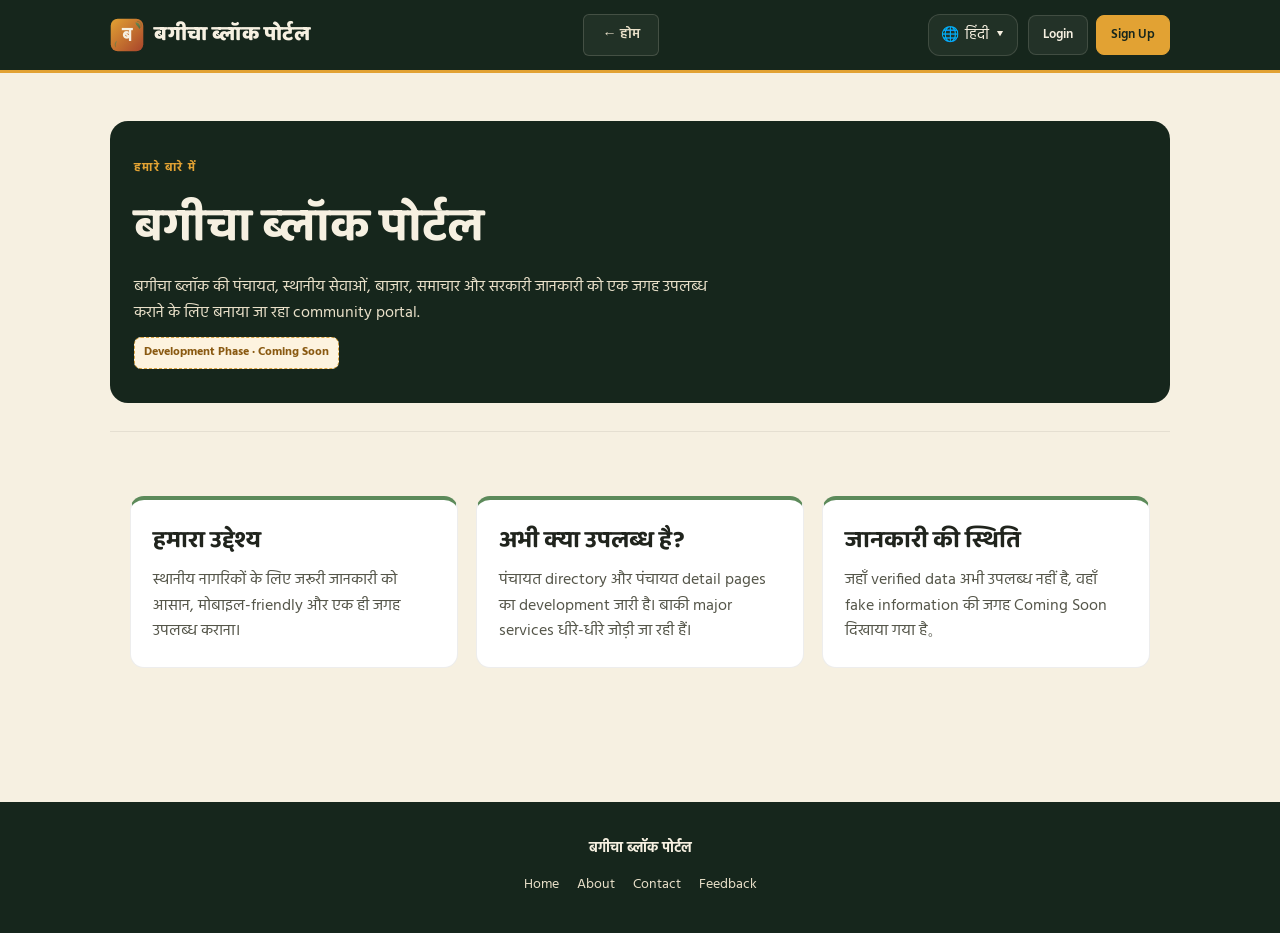
==== pages/about.html @ 39595548 "Initial commit: Bagicha Block Portal" ====
<!DOCTYPE html>
<html lang="hi">
<head>
  <meta charset="UTF-8">
  <meta name="viewport" content="width=device-width, initial-scale=1.0">
  <meta name="description" content="About — बगीचा ब्लॉक पोर्टल">
  <title>About | बगीचा ब्लॉक पोर्टल</title>
  <link rel="preconnect" href="https://fonts.googleapis.com">
  <link href="https://fonts.googleapis.com/css2?family=Baloo+2:wght@500;600;700;800&family=Hind:wght@400;500;600;700&display=swap" rel="stylesheet">
  <link rel="stylesheet" href="../css/style.css">
  <link rel="stylesheet" href="../css/language-style.css">
  <link rel="stylesheet" href="../css/auth-style.css">
</head>
<body class="simple-page">

<header class="top">
  <div class="top-inner">
    <div class="brand"><img src="../images/logo.svg" alt="बगीचा ब्लॉक" class="brand-mark" width="34" height="34"> बगीचा ब्लॉक पोर्टल</div>

    <button class="menu-toggle" id="menuToggle" type="button" aria-label="मेनू खोलें" aria-expanded="false" aria-controls="mainNav">
      <span></span>
      <span></span>
      <span></span>
    </button>

    <nav class="main-nav" id="mainNav">
      <div class="nav-actions">
        <div class="language-selector" id="languageSelector">
          <button class="language-button" id="languageButton" type="button" aria-expanded="false" aria-haspopup="true">
            🌐
            <span id="currentLanguage">हिंदी</span>
            ▾
          </button>
          <div class="language-menu" id="languageMenu">
            <button type="button" data-language="hindi">हिंदी</button>
            <button type="button" data-language="hinglish">Hinglish</button>
            <button type="button" data-language="english">English</button>
            <button type="button" data-language="kurukh">कुड़ुख</button>
            <button type="button" data-language="sadri">सादरी</button>
            <button type="button" data-language="nagpuri">नागपुरी</button>
            <button type="button" data-language="chhattisgarhi">छत्तीसगढ़ी</button>
          </div>
        </div>
        <div class="auth-area" data-auth></div>
      </div>
      <div class="nav-links">
        <a class="nav-link simple-home" href="../index.html" aria-label="होम पर वापस जाएँ" data-i18n="back_home">← होम</a>
      </div>
    </nav>
  </div>
</header>

<main class="info-page">

<section class="info-hero">
  <span class="kicker" data-i18n="about_kicker">हमारे बारे में</span>
  <h1 data-i18n="about_title">बगीचा ब्लॉक पोर्टल</h1>
  <p data-i18n="about_desc">बगीचा ब्लॉक की पंचायत, स्थानीय सेवाओं, बाज़ार, समाचार और सरकारी जानकारी को एक जगह उपलब्ध कराने के लिए बनाया जा रहा community portal.</p>
  <span class="status-coming" data-i18n="about_phase">Development Phase · Coming Soon</span>
</section>

<section class="info-grid">
  <article class="info-card">
    <h2 data-i18n="about_goal">हमारा उद्देश्य</h2>
    <p data-i18n="about_goal_desc">स्थानीय नागरिकों के लिए जरूरी जानकारी को आसान, मोबाइल-friendly और एक ही जगह उपलब्ध कराना।</p>
  </article>
  <article class="info-card">
    <h2 data-i18n="about_available">अभी क्या उपलब्ध है?</h2>
    <p data-i18n="about_available_desc">पंचायत directory और पंचायत detail pages का development जारी है। बाकी major services धीरे-धीरे जोड़ी जा रही हैं।</p>
  </article>
  <article class="info-card">
    <h2 data-i18n="about_info_status">जानकारी की स्थिति</h2>
    <p data-i18n="about_info_status_desc">जहाँ verified data अभी उपलब्ध नहीं है, वहाँ fake information की जगह Coming Soon दिखाया गया है।</p>
  </article>
</section>

</main>

<footer>
  <strong data-i18n="brand_name">बगीचा ब्लॉक पोर्टल</strong>
  <div class="site-footer-links" aria-label="सहायता और जानकारी">
    <a href="../index.html">Home</a>
    <a href="about.html">About</a>
    <a href="contact.html">Contact</a>
    <a href="feedback.html">Feedback</a>
  </div>
</footer>

<script src="../js/paths.js"></script>
<script src="../js/script.js"></script>
<script src="../js/auth.js"></script>
<script src="../js/language.js"></script>
</body>
</html>
---- css/style.css ----
:root{
  --forest:#16261c;
  --forest-2:#1f3a2e;
  --cream:#f6f0e1;
  --cream-dim:#e9e0c9;
  --marigold:#e2a233;
  --brick:#a8442b;
  --ink:#20241d;
  --leaf:#5c8a5a;
  --line: rgba(246,240,225,0.14);
}
*{box-sizing:border-box; margin:0; padding:0;}
html{scroll-behavior:smooth;}
body{
  background:var(--cream);
  color:var(--ink);
  font-family:'Hind', sans-serif;
  line-height:1.6;
}
h1,h2,h3,.display{
  font-family:'Baloo 2', sans-serif;
}
a{color:inherit;}
img{max-width:100%; display:block;}

/* ===== Header ===== */
header.top{
  background: var(--forest);
  color: var(--cream);
  position: sticky;
  top:0;
  z-index: 50;
  border-bottom: 3px solid var(--marigold);
}
.top-inner{
  max-width:1100px;
  margin:0 auto;
  padding: 14px 20px;
  display:flex;
  align-items:center;
  justify-content:space-between;
  gap:20px;
  flex-wrap:nowrap;
  position:relative;
}
.brand{
  display:flex;
  align-items:center;
  gap:10px;
  font-family:'Baloo 2', sans-serif;
  font-weight:800;
  font-size:1.3rem;
  letter-spacing:0.5px;
  flex:0 0 auto;
  min-width:0;
  white-space:nowrap;
}
.brand .brand-mark{
  width:34px;height:34px;
  border-radius:6px;
  flex-shrink:0;
  object-fit:contain;
  display:block;
}

/* Desktop nav: brand left, links + actions fill the rest */
nav.main-nav{
  flex:1 1 auto;
  display:flex;
  align-items:center;
  justify-content:space-between;
  gap:16px;
  font-size:0.92rem;
}
.nav-links{
  display:flex;
  gap:6px;
  flex-wrap:wrap;
  order:1;
}
.nav-actions{
  display:flex;
  align-items:center;
  gap:10px;
  flex-shrink:0;
  order:2;
  margin-left:auto;
}
nav.main-nav a.nav-link{
  text-decoration:none;
  padding:8px 12px;
  border-radius:6px;
  color: var(--cream-dim);
  transition: background .15s, color .15s;
}
nav.main-nav a.nav-link:hover,
nav.main-nav a.nav-link:focus-visible{
  background: rgba(226,162,51,0.18);
  color: var(--marigold);
  outline: none;
}

/* Mobile menu button */
.menu-toggle{
  display:none;
  flex-direction:column;
  justify-content:center;
  align-items:center;
  gap:5px;
  width:44px;
  height:44px;
  background:rgba(246,240,225,0.04);
  border:1px solid var(--line);
  border-radius:12px;
  color:var(--cream);
  cursor:pointer;
  padding:0;
}
.menu-toggle span{display:block;width:21px;height:2px;border-radius:3px;background:currentColor;margin:0 auto;transition:transform .25s ease,opacity .2s ease;}
.menu-toggle[aria-expanded="true"] span:nth-child(1){transform:translateY(7px) rotate(45deg);}
.menu-toggle[aria-expanded="true"] span:nth-child(2){opacity:0;}
.menu-toggle[aria-expanded="true"] span:nth-child(3){transform:translateY(-7px) rotate(-45deg);}

/* ===== Mobile: clean header row + dropdown menu ===== */
@media (max-width:760px){
  header.top{
    overflow:visible;
  }

  .top-inner{
    padding:12px 14px;
    gap:8px;
  }

  .brand{
    flex:1 1 auto;
    font-size:1.05rem;
  }

  .brand .brand-mark{
    width:38px;
    height:38px;
  }

  .menu-toggle{
    display:flex;
    flex-shrink:0;
  }

  /* Header row: only brand + hamburger. Nav links hidden until opened. */
  nav.main-nav{
    flex:initial;
    position:absolute;
    top:calc(100% + 10px);
    right:12px;
    width:280px;
    max-width:calc(100vw - 24px);

    flex-direction:column;
    align-items:stretch;
    gap:8px;
    padding:12px;

    margin:0;
    border:1px solid var(--line);
    border-radius:16px;

    background:rgba(22,38,28,.98);
    box-shadow:0 18px 40px rgba(0,0,0,.35);

    max-height:0;
    opacity:0;
    visibility:hidden;
    overflow:hidden;
    pointer-events:none;
    transform:translateY(-8px);

    transition:
      max-height .3s ease,
      opacity .2s ease,
      transform .25s ease,
      visibility .25s ease;
  }

  nav.main-nav.open{
    max-height:80vh;
    overflow-y:auto;
    opacity:1;
    visibility:visible;
    pointer-events:auto;
    transform:translateY(0);
  }

  .nav-links{
    display:grid;
    grid-template-columns:1fr;
    gap:7px;
    width:100%;
    order:2;
  }

  nav.main-nav a.nav-link{
    min-height:46px;
    display:flex;
    align-items:center;
    justify-content:center;
    text-align:center;
    padding:8px 10px;
    border-radius:12px;
    background:rgba(246,240,225,.045);
    border:1px solid rgba(246,240,225,.08);
    font-size:.94rem;
  }

  /* Language + auth stack into the menu on mobile */
  .nav-actions{
    flex-direction:column;
    align-items:stretch;
    gap:8px;
    padding-bottom:8px;
    border-bottom:1px solid var(--line);
    margin-bottom:4px;
    width:100%;
    order:1;
    margin-left:0;
  }

  .nav-actions .language-selector{
    width:100%;
  }

  .nav-actions .language-button{
    width:100%;
    min-height:44px;
  }

  .nav-actions .auth-area{
    justify-content:center;
    flex-wrap:nowrap;
  }
}

/* ===== Hero ===== */
.hero{
  background:
    radial-gradient(circle at 15% 20%, rgba(226,162,51,0.16), transparent 45%),
    radial-gradient(circle at 85% 80%, rgba(92,138,90,0.25), transparent 50%),
    var(--forest);
  color: var(--cream);
  padding: 64px 20px 56px;
  border-bottom: 1px solid var(--line);
}
.hero-inner{
  max-width:1100px;
  margin:0 auto;
  display:grid;
  grid-template-columns: 1.2fr 1fr;
  gap:40px;
  align-items:center;
}
.eyebrow{
  display:inline-block;
  font-size:0.8rem;
  letter-spacing:0.12em;
  color: var(--marigold);
  border:1px solid rgba(226,162,51,0.4);
  padding:4px 10px;
  border-radius:20px;
  margin-bottom:18px;
}
.hero h1{
  font-size: clamp(2.1rem, 4.5vw, 3.2rem);
  line-height:1.15;
  margin-bottom:16px;
  font-weight:800;
}
.hero h1 span{ color: var(--marigold); }
.hero p.lede{
  color: var(--cream-dim);
  font-size:1.08rem;
  max-width:46ch;
  margin-bottom:26px;
}
.hero-ctas{ display:flex; gap:12px; flex-wrap:wrap; }
.hero-meta{
  display:flex;
  flex-wrap:wrap;
  gap:8px;
  margin-top:22px;
}
.hero-meta span{
  font-size:0.8rem;
  color: var(--cream-dim);
  background: rgba(246,240,225,0.06);
  border:1px solid var(--line);
  padding:5px 12px;
  border-radius:20px;
}
.btn{
  display:inline-block;
  padding:12px 20px;
  border-radius:8px;
  font-weight:600;
  text-decoration:none;
  font-size:0.96rem;
  transition: transform .12s ease, filter .12s ease;
}
.btn:hover{ transform: translateY(-1px); filter:brightness(1.08); }
.btn-primary{ background: var(--marigold); color: var(--forest); }
.btn-ghost{ background: transparent; color: var(--cream); border:1px solid var(--line); }

.hero-stat-card{
  background: rgba(246,240,225,0.05);
  border:1px solid var(--line);
  border-radius:14px;
  padding:26px;
  backdrop-filter: blur(2px);
}
.hero-stat-card .num{
  font-family:'Baloo 2', sans-serif;
  font-size:3rem;
  font-weight:800;
  color: var(--marigold);
  line-height:1;
}
.hero-stat-card .label{
  color: var(--cream-dim);
  margin-top:6px;
  font-size:0.95rem;
}
.hero-stat-card hr{
  border:none; border-top:1px solid var(--line); margin:18px 0;
}
.hero-stat-card .mini{
  display:flex; justify-content:space-between; font-size:0.88rem; color:var(--cream-dim); padding:6px 0;
}

/* ===== Ad Banner Slot ===== */
.ad-banner-slot{
  position: relative;
  border-radius:14px;
  overflow:hidden;
  border:1px solid var(--line);
  aspect-ratio: 3 / 2;
  background: rgba(246,240,225,0.04);
}
.ad-banner-slot img{
  width:100%;
  height:100%;
  object-fit:contain;
  display:block;
}
.ad-banner-fallback{
  position:absolute;
  inset:0;
  display:flex;
  flex-direction:column;
  align-items:center;
  justify-content:center;
  text-align:center;
  gap:8px;
  padding:20px;
  border:2px dashed rgba(226,162,51,0.4);
  border-radius:14px;
  margin:6px;
}
.ad-banner-title{
  font-family:'Baloo 2', sans-serif;
  font-weight:700;
  color: var(--marigold);
  font-size:1.05rem;
}
.ad-banner-hint{
  font-size:0.78rem;
  color: var(--cream-dim);
}

@media (max-width: 820px){
  .hero-inner{ grid-template-columns: 1fr; }
}

/* ===== Sections generic ===== */
section{
  max-width:1100px;
  margin: 0 auto;
  padding: 64px 20px;
}
section + section{ border-top:1px solid rgba(32,36,29,0.08); }
.section-head{ margin-bottom:32px; max-width:60ch; }
.section-head .kicker{
  font-size:0.8rem;
  letter-spacing:0.12em;
  color: var(--brick);
  font-weight:700;
  text-transform:uppercase;
  display:block;
  margin-bottom:8px;
}
.section-head h2{ font-size:1.9rem; font-weight:700; margin-bottom:10px;}
.section-head p{ color:#4a4a3f; }

/* ===== Panchayat Directory (signature element) ===== */
.ledger-wrap{
  background: var(--forest-2);
  border-radius:16px;
  padding: 28px;
  color: var(--cream);
}
.ledger-controls{
  display:flex;
  gap:12px;
  flex-wrap:wrap;
  margin-bottom:18px;
  align-items:center;
}
#panchayatSearch{
  flex:1;
  min-width:220px;
  padding:12px 14px;
  border-radius:8px;
  border:1px solid var(--line);
  background: rgba(246,240,225,0.06);
  color: var(--cream);
  font-family:'Hind', sans-serif;
  font-size:1rem;
}
#panchayatSearch::placeholder{ color: rgba(246,240,225,0.5); }
#panchayatSearch:focus-visible{ outline:2px solid var(--marigold); outline-offset:1px; }
.ledger-count{ font-size:0.88rem; color: var(--cream-dim); white-space:nowrap; }
.ledger-grid{
  display:grid;
  grid-template-columns: repeat(auto-fill, minmax(180px, 1fr));
  gap:10px;
  max-height: 520px;
  overflow-y:auto;
  padding-right:6px;
}
.ledger-grid::-webkit-scrollbar{ width:8px; }
.ledger-grid::-webkit-scrollbar-thumb{ background: rgba(226,162,51,0.4); border-radius:8px; }
.panchayat-row{
  display:flex;
  align-items:center;
  gap:10px;
  padding:8px 10px;
  border-radius:8px;
  background: rgba(246,240,225,0.03);
  border:1px solid transparent;
  text-decoration:none;
  color:inherit;
}
.panchayat-row:hover{ border-color: rgba(226,162,51,0.35); background: rgba(226,162,51,0.06); }
.panchayat-num{
  background: var(--marigold);
  color: var(--forest);
  font-weight:700;
  font-size:0.78rem;
  min-width:30px;
  text-align:center;
  border-radius:5px;
  padding:3px 0;
  flex-shrink:0;
}
.panchayat-name{ font-size:0.95rem; }
.no-results{ color: var(--cream-dim); padding:20px; text-align:center; grid-column:1/-1; }

/* ===== Cards grid (emergency / market / news / schemes) ===== */
.card-grid{
  display:grid;
  grid-template-columns: repeat(auto-fit, minmax(230px, 1fr));
  gap:18px;
}
.card{
  background: #fff;
  border:1px solid rgba(32,36,29,0.08);
  border-radius:12px;
  padding:20px;
  border-top: 4px solid var(--leaf);
}
.card.brick{ border-top-color: var(--brick); }
.card.marigold{ border-top-color: var(--marigold); }
.card h3{ font-size:1.05rem; margin-bottom:8px; }
.card p{ font-size:0.92rem; color:#55564a; margin-bottom:10px;}
.placeholder-tag{
  display:inline-block;
  font-size:0.72rem;
  background: #fdf3df;
  color:#8a5a12;
  border:1px dashed #d9a441;
  padding:3px 8px;
  border-radius:6px;
  font-weight:600;
}

.fill-banner{
  background: var(--cream-dim);
  border:1px dashed var(--brick);
  border-radius:12px;
  padding:16px 20px;
  font-size:0.92rem;
  color:#5a3620;
  margin-top:24px;
}

footer{
  background: var(--forest);
  color: var(--cream-dim);
  padding: 36px 20px;
  text-align:center;
  font-size:0.88rem;
}
footer strong{ color: var(--cream); }

/* ===== Panchayat Detail Page ===== */
.detail-hero{
  background: var(--forest);
  color: var(--cream);
  padding: 40px 20px 48px;
  border-bottom: 1px solid var(--line);
}
.detail-hero .back-link{
  display:inline-block;
  font-size:0.85rem;
  color: var(--cream-dim);
  text-decoration:none;
  margin-bottom:18px;
  max-width:1100px;
}
.detail-hero .back-link:hover{ color: var(--marigold); }
#detailHeroContent{
  max-width:1100px;
  margin:0 auto;
}
#detailHeroContent h1{
  font-size: clamp(1.8rem, 4vw, 2.6rem);
  font-weight:800;
}
.card.leaf-card{ border-top-color: var(--leaf); }
.card .mini{
  display:flex;
  justify-content:space-between;
  font-size:0.9rem;
  color:#4a4a3f;
  padding:6px 0;
  border-bottom:1px solid rgba(32,36,29,0.06);
}
.card .mini:last-child{ border-bottom:none; }
.card .mini span:first-child{ color:#7a7a6a; }
.card .mini span:last-child{ font-weight:600; }
.card h3{ margin-bottom:10px; }
.highlight-list{
  list-style:none;
  display:flex;
  flex-direction:column;
  gap:10px;
}
.highlight-list li{
  background:#fff;
  border:1px solid rgba(32,36,29,0.08);
  border-left:4px solid var(--marigold);
  border-radius:8px;
  padding:14px 16px;
  font-size:0.95rem;
}
.specialty-note{
  font-size:0.85rem;
  color:#7a7a6a;
  margin-top:18px;
  font-style:italic;
}

@media (prefers-reduced-motion: reduce){
  html{ scroll-behavior:auto; }
  .btn{ transition:none; }
}

/* ===== Directory back link ===== */
.directory-back-link{
  position:relative;
  display:inline-flex;
  align-items:center;
  gap:8px;
  overflow:hidden;
  isolation:isolate;
  padding:12px 18px;
  border-radius:12px;
  background:linear-gradient(135deg,#174d3b,#0d3025);
  border:1px solid rgba(218,165,58,.5);
  color:#f6f0e1;
  text-decoration:none;
  box-shadow:0 8px 25px rgba(0,0,0,.28),inset 0 1px 1px rgba(255,255,255,.12);
  transition:transform .2s ease,border-color .2s ease,box-shadow .2s ease;
}
.directory-back-link::before{
  content:"";
  position:absolute;
  inset:-100%;
  z-index:-1;
  background:linear-gradient(110deg,transparent 40%,rgba(218,165,58,.2) 50%,transparent 60%);
  transform:translateX(-45%);
  animation:directoryGlow 4s ease-in-out infinite;
  pointer-events:none;
}
.directory-back-link:hover{border-color:rgba(218,165,58,.85);box-shadow:0 10px 30px rgba(0,0,0,.32),0 0 18px rgba(218,165,58,.12);transform:translateY(-1px);}
@keyframes directoryGlow{0%,55%{transform:translateX(-45%);}100%{transform:translateX(45%);}}


/* ===== Contact / About / Feedback pages ===== */
.info-page{
  max-width:1100px;
  margin:0 auto;
  padding:48px 20px 70px;
}
.info-hero{
  background:var(--forest);
  color:var(--cream);
  border-radius:18px;
  padding:34px 24px;
  margin-bottom:28px;
}
.info-hero .kicker{
  color:var(--marigold);
  font-size:.78rem;
  font-weight:700;
  letter-spacing:.12em;
  text-transform:uppercase;
}
.info-hero h1{
  margin:8px 0 10px;
  font-size:clamp(2rem,6vw,3rem);
}
.info-hero p{
  color:var(--cream-dim);
  max-width:65ch;
}
.info-grid{
  display:grid;
  grid-template-columns:repeat(auto-fit,minmax(240px,1fr));
  gap:18px;
}
.info-card{
  background:#fff;
  border:1px solid rgba(32,36,29,.08);
  border-radius:14px;
  padding:22px;
  border-top:4px solid var(--leaf);
}
.info-card h2,.info-card h3{margin-bottom:8px;}
.info-card p{color:#55564a;}
.info-link{
  display:inline-flex;
  margin-top:12px;
  padding:10px 14px;
  border-radius:9px;
  background:var(--forest);
  color:var(--cream);
  text-decoration:none;
  font-weight:600;
}
.info-link:hover{filter:brightness(1.08);}
.status-coming{
  display:inline-block;
  margin-top:10px;
  padding:5px 9px;
  border-radius:7px;
  background:#fdf3df;
  color:#8a5a12;
  border:1px dashed #d9a441;
  font-size:.78rem;
  font-weight:700;
}
.feedback-form{
  display:grid;
  gap:14px;
}
.feedback-form label{
  font-weight:600;
  font-size:.92rem;
}
.feedback-form input,
.feedback-form textarea,
.feedback-form select{
  width:100%;
  box-sizing:border-box;
  padding:12px 13px;
  border:1px solid rgba(32,36,29,.16);
  border-radius:9px;
  font:inherit;
  background:#fff;
}
.feedback-form textarea{min-height:140px;resize:vertical;}
.feedback-form input:focus-visible,
.feedback-form textarea:focus-visible,
.feedback-form select:focus-visible{
  outline:2px solid var(--marigold);
  outline-offset:1px;
}
.feedback-submit{
  border:0;
  cursor:pointer;
  width:max-content;
}
.feedback-note{
  font-size:.84rem;
  color:#6a6a5c;
}
.feedback-success{
  display:none;
  padding:12px 14px;
  border-radius:9px;
  background:#e9f5ea;
  color:#245c2c;
  border:1px solid #b9d9bd;
}
/* ===== Spacing utilities (inline styles avoid karne ke liye) ===== */
.mt-16{margin-top:16px;}
.mt-20{margin-top:20px;}
.mt-24{margin-top:24px;}
.mt-28{margin-top:28px;}
.mb-32{margin-bottom:32px;}
.mb-24{margin-bottom:24px;}

/* ===== Footer override (site footer links area) ===== */
.site-footer-links{
  display:flex;
  justify-content:center;
  flex-wrap:wrap;
  gap:8px 18px;
  margin-top:14px;
}
.site-footer-links a{
  color:var(--cream-dim);
  text-decoration:none;
}
.site-footer-links a:hover{color:var(--marigold);}


/* ===== Standalone pages: simple "← होम" header CTA ===== */
.simple-home{
  display:inline-flex;
  align-items:center;
  justify-content:center;
  min-height:42px;
  padding:8px 14px;
  border:1px solid rgba(246,240,225,.16);
  border-radius:10px;
  background:rgba(246,240,225,.05);
  color:var(--cream);
  text-decoration:none;
  font-weight:600;
  flex-shrink:0;
}
.simple-home:hover,
.simple-home:focus-visible{
  background:rgba(226,162,51,.16);
  color:var(--marigold);
  outline:none;
}

/* On simple pages, language + auth live in a dropdown like the main pages */
.simple-page .brand{
  flex:1 1 auto;
  min-width:0;
}
.simple-page .simple-home{
  min-width:76px;
  font-size:.88rem;
}

/* Compact header tweaks for very narrow screens */
@media (max-width: 380px){
  .top-inner{
    gap:6px;
  }

  .brand{
    font-size:1rem;
  }

  .menu-toggle{
    width:42px;
    min-width:42px;
    height:42px;
  }
}



/* ===== Panchayat directory back button ===== */
.panchayat-back-btn{
  display:inline-flex;
  align-items:center;
  justify-content:center;
  gap:9px;
  min-height:46px;
  width:max-content;
  max-width:100%;
  box-sizing:border-box;
  margin:0 0 24px;
  padding:11px 18px;
  border:1.5px solid var(--marigold);
  border-radius:12px;
  background:var(--forest);
  color:var(--cream);
  text-decoration:none;
  font-size:.95rem;
  font-weight:700;
  line-height:1.25;
  box-shadow:0 6px 16px rgba(0,0,0,.14);
  transition:transform .18s ease, background .18s ease, box-shadow .18s ease;
}
.panchayat-back-btn:hover{
  background:#285f43;
  transform:translateY(-1px);
  box-shadow:0 8px 18px rgba(0,0,0,.18);
}
.panchayat-back-btn:active{
  transform:translateY(1px);
  box-shadow:0 3px 8px rgba(0,0,0,.12);
}
.panchayat-back-btn:focus-visible{
  outline:2px solid var(--marigold);
  outline-offset:3px;
}
@media (max-width:480px){
  .panchayat-back-btn{
    min-height:46px;
    padding:10px 15px;
    font-size:.88rem;
  }
}

/* Final override: Panchayat return link must look like a button */
a.back-link.panchayat-back-btn{
  display:inline-flex !important;
  align-items:center !important;
  justify-content:center !important;
  width:max-content !important;
  min-height:46px !important;
  padding:11px 18px !important;
  margin:0 0 24px !important;
  box-sizing:border-box !important;
  border:1.5px solid var(--marigold) !important;
  border-radius:12px !important;
  background:var(--forest) !important;
  color:var(--cream) !important;
  text-decoration:none !important;
  font-weight:700 !important;
  line-height:1.25 !important;
  box-shadow:0 6px 16px rgba(0,0,0,.14) !important;
}
a.back-link.panchayat-back-btn:hover{
  background:#285f43 !important;
}
@media (max-width:480px){
  a.back-link.panchayat-back-btn{
    min-height:46px !important;
    padding:10px 15px !important;
    font-size:.88rem !important;
  }
}
---- css/language-style.css ----
/* ===== Language Selector ===== */
.language-selector{
  position:relative;
  z-index:1200;
  flex-shrink:0;
}

.language-button{
  display:flex;
  align-items:center;
  justify-content:center;
  gap:6px;
  min-height:42px;
  padding:8px 12px;
  border:1px solid rgba(246,240,225,.14);
  border-radius:12px;
  background:rgba(246,240,225,.05);
  color:var(--cream);
  font-family:'Hind',sans-serif;
  font-size:.92rem;
  cursor:pointer;
  white-space:nowrap;
}

.language-menu{
  position:absolute;
  top:calc(100% + 8px);
  right:0;
  min-width:160px;
  padding:6px;
  border:1px solid rgba(246,240,225,.14);
  border-radius:12px;
  background:rgba(22,38,28,.98);
  box-shadow:0 14px 35px rgba(0,0,0,.35);
  opacity:0;
  visibility:hidden;
  transform:translateY(-6px);
  transition:opacity .2s ease,transform .2s ease,visibility .2s ease;
}

.language-selector.open .language-menu{
  opacity:1;
  visibility:visible;
  transform:translateY(0);
}

.language-menu button{
  display:block;
  width:100%;
  padding:9px 10px;
  border:0;
  border-radius:8px;
  background:transparent;
  color:var(--cream-dim);
  text-align:left;
  font-family:'Hind',sans-serif;
  cursor:pointer;
}

.language-menu button:hover,
.language-menu button:focus-visible{
  background:rgba(226,162,51,.14);
  color:var(--marigold);
  outline:none;
}
---- css/auth-style.css ----
/* ===============================
   AUTH — Login / Signup styles
   =============================== */

/* Header auth area (har page par) */
.auth-area{
  display:flex;
  align-items:center;
  gap:8px;
  flex-shrink:0;
}
.auth-btn{
  display:inline-flex;
  align-items:center;
  justify-content:center;
  padding:8px 14px;
  border-radius:8px;
  border:1px solid var(--line);
  background:rgba(246,240,225,0.06);
  color:var(--cream);
  font-family:'Hind', sans-serif;
  font-size:.84rem;
  font-weight:600;
  text-decoration:none;
  cursor:pointer;
  transition:background .15s, color .15s, border-color .15s;
}
.auth-btn:hover,
.auth-btn:focus-visible{
  background:rgba(226,162,51,0.18);
  color:var(--marigold);
  border-color:rgba(226,162,51,0.4);
  outline:none;
}
.auth-btn-primary{
  background:var(--marigold);
  border-color:var(--marigold);
  color:var(--forest);
}
.auth-btn-primary:hover,
.auth-btn-primary:focus-visible{
  background:#eeb448;
  border-color:#eeb448;
  color:var(--forest);
}
.auth-chip{
  display:inline-flex;
  align-items:center;
  gap:6px;
  max-width:140px;
  overflow:hidden;
  white-space:nowrap;
  text-overflow:ellipsis;
  padding:6px 10px;
  border-radius:20px;
  background:rgba(246,240,225,0.08);
  border:1px solid rgba(226,162,51,0.3);
  color:var(--marigold);
  font-size:.82rem;
  font-weight:700;
}

/* ===== Auth pages layout ===== */
.auth-page{
  background:
    radial-gradient(circle at 15% 15%, rgba(226,162,51,0.14), transparent 45%),
    radial-gradient(circle at 85% 85%, rgba(92,138,90,0.22), transparent 50%),
    var(--forest);
  min-height:100vh;
  color:var(--cream);
}
.auth-main{
  max-width:440px;
  margin:0 auto;
  padding:48px 20px 64px;
}
.auth-card{
  background:rgba(246,240,225,0.05);
  border:1px solid var(--line);
  border-radius:18px;
  padding:30px 26px;
  box-shadow:0 20px 50px rgba(0,0,0,.35);
}
.auth-card .eyebrow{
  color:var(--marigold);
}
.auth-card h1{
  font-size:1.7rem;
  font-weight:800;
  margin-bottom:8px;
}
.auth-card > p{
  color:var(--cream-dim);
  font-size:.92rem;
  margin-bottom:22px;
}
.auth-form{
  display:grid;
  gap:14px;
}
.auth-form label{
  display:block;
  font-weight:600;
  font-size:.88rem;
  margin-bottom:5px;
}
.auth-form input[type="text"],
.auth-form input[type="email"],
.auth-form input[type="password"]{
  width:100%;
  box-sizing:border-box;
  padding:12px 13px;
  border:1px solid rgba(246,240,225,0.18);
  border-radius:9px;
  background:rgba(246,240,225,0.06);
  color:var(--cream);
  font-family:'Hind', sans-serif;
  font-size:1rem;
}
.auth-form input::placeholder{
  color:rgba(246,240,225,0.45);
}
.auth-form input:focus-visible{
  outline:2px solid var(--marigold);
  outline-offset:1px;
}
.auth-form .btn{
  width:100%;
  border:0;
  cursor:pointer;
  font-size:1rem;
}
.auth-error{
  display:none;
  background:rgba(168,68,43,0.18);
  border:1px solid rgba(226,162,51,0.55);
  color:#ffd9c9;
  padding:10px 12px;
  border-radius:9px;
  font-size:.88rem;
}
.auth-card .auth-switch{
  margin-top:18px;
  text-align:center;
  font-size:.9rem;
  color:var(--cream-dim);
}
.auth-switch a{
  color:var(--marigold);
  font-weight:700;
  text-decoration:none;
}
.auth-switch a:hover{ text-decoration:underline; }
.auth-note{
  margin-top:16px;
  font-size:.76rem;
  color:rgba(246,240,225,0.5);
  text-align:center;
  line-height:1.5;
}

/* Auth pages header keeps simples + brand */
.auth-page .top{
  border-bottom:3px solid var(--marigold);
}

/* ===== Responsive ===== */
@media (max-width:760px){
  .auth-main{ padding-top:28px; }
  .auth-card{ padding:24px 18px; }
  .auth-chip{ max-width:90px; }
}
@media (max-width:480px){
  .auth-area{gap:5px;}
  .auth-btn{padding:7px 10px; font-size:.78rem;}
  .auth-chip{padding:5px 8px; font-size:.76rem;}
}
@media (max-width:400px){
  .auth-area .auth-btn-primary{ display:none; }
  .auth-area .auth-chip{ max-width:64px; }
}
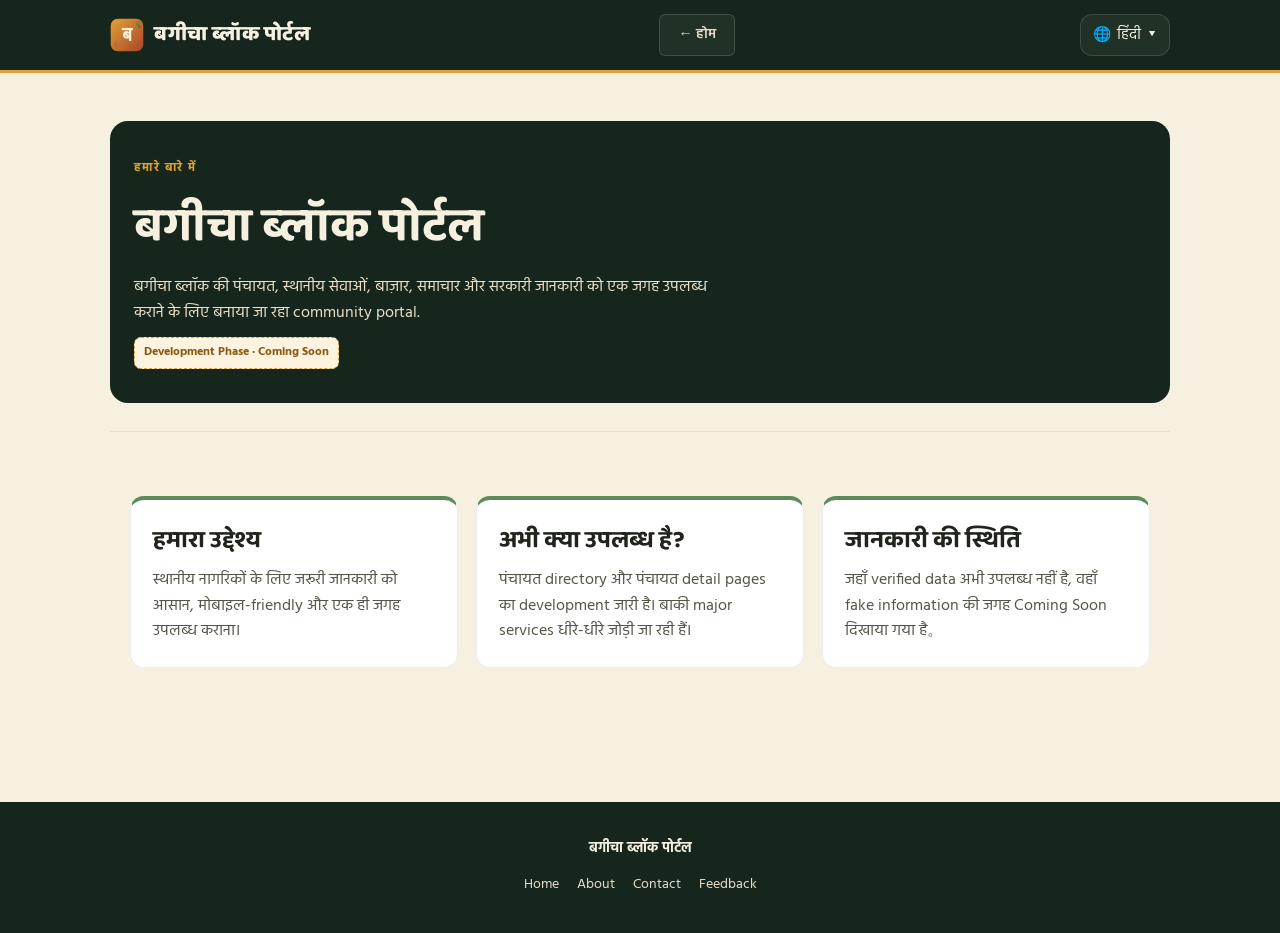
==== commit d630f97c: "Remove auth & nagpuri, add content creator + network coverage, fix bugs" ====
--- a/pages/about.html
+++ b/pages/about.html
@@ -9,7 +9,6 @@
   <link href="https://fonts.googleapis.com/css2?family=Baloo+2:wght@500;600;700;800&family=Hind:wght@400;500;600;700&display=swap" rel="stylesheet">
   <link rel="stylesheet" href="../css/style.css">
   <link rel="stylesheet" href="../css/language-style.css">
-  <link rel="stylesheet" href="../css/auth-style.css">
 </head>
 <body class="simple-page">
 
@@ -35,13 +34,11 @@
             <button type="button" data-language="hindi">हिंदी</button>
             <button type="button" data-language="hinglish">Hinglish</button>
             <button type="button" data-language="english">English</button>
-            <button type="button" data-language="kurukh">कुड़ुख</button>
-            <button type="button" data-language="sadri">सादरी</button>
-            <button type="button" data-language="nagpuri">नागपुरी</button>
-            <button type="button" data-language="chhattisgarhi">छत्तीसगढ़ी</button>
+            <button type="button" data-language="kurukh" disabled>कुड़ुख</button>
+            <button type="button" data-language="sadri" disabled>सादरी</button>
+            <button type="button" data-language="chhattisgarhi" disabled>छत्तीसगढ़ी</button>
           </div>
         </div>
-        <div class="auth-area" data-auth></div>
       </div>
       <div class="nav-links">
         <a class="nav-link simple-home" href="../index.html" aria-label="होम पर वापस जाएँ" data-i18n="back_home">← होम</a>
@@ -88,7 +85,6 @@
 
 <script src="../js/paths.js"></script>
 <script src="../js/script.js"></script>
-<script src="../js/auth.js"></script>
 <script src="../js/language.js"></script>
 </body>
 </html>
--- a/css/style.css
+++ b/css/style.css
@@ -212,7 +212,7 @@
     font-size:.94rem;
   }
 
-  /* Language + auth stack into the menu on mobile */
+  /* Language + selector stack into the menu on mobile */
   .nav-actions{
     flex-direction:column;
     align-items:stretch;
@@ -233,11 +233,6 @@
     width:100%;
     min-height:44px;
   }
-
-  .nav-actions .auth-area{
-    justify-content:center;
-    flex-wrap:nowrap;
-  }
 }
 
 /* ===== Hero ===== */
@@ -274,7 +269,6 @@
   margin-bottom:16px;
   font-weight:800;
 }
-.hero h1 span{ color: var(--marigold); }
 .hero p.lede{
   color: var(--cream-dim);
   font-size:1.08rem;
@@ -308,32 +302,6 @@
 .btn:hover{ transform: translateY(-1px); filter:brightness(1.08); }
 .btn-primary{ background: var(--marigold); color: var(--forest); }
 .btn-ghost{ background: transparent; color: var(--cream); border:1px solid var(--line); }
-
-.hero-stat-card{
-  background: rgba(246,240,225,0.05);
-  border:1px solid var(--line);
-  border-radius:14px;
-  padding:26px;
-  backdrop-filter: blur(2px);
-}
-.hero-stat-card .num{
-  font-family:'Baloo 2', sans-serif;
-  font-size:3rem;
-  font-weight:800;
-  color: var(--marigold);
-  line-height:1;
-}
-.hero-stat-card .label{
-  color: var(--cream-dim);
-  margin-top:6px;
-  font-size:0.95rem;
-}
-.hero-stat-card hr{
-  border:none; border-top:1px solid var(--line); margin:18px 0;
-}
-.hero-stat-card .mini{
-  display:flex; justify-content:space-between; font-size:0.88rem; color:var(--cream-dim); padding:6px 0;
-}
 
 /* ===== Ad Banner Slot ===== */
 .ad-banner-slot{
@@ -468,6 +436,9 @@
   display:grid;
   grid-template-columns: repeat(auto-fit, minmax(230px, 1fr));
   gap:18px;
+}
+.card-grid.compact{
+  grid-template-columns: repeat(auto-fill, minmax(230px, 280px));
 }
 .card{
   background: #fff;
@@ -512,20 +483,12 @@
 
 /* ===== Panchayat Detail Page ===== */
 .detail-hero{
+  position:relative;
   background: var(--forest);
   color: var(--cream);
-  padding: 40px 20px 48px;
+  padding: 8px 20px 44px;
   border-bottom: 1px solid var(--line);
 }
-.detail-hero .back-link{
-  display:inline-block;
-  font-size:0.85rem;
-  color: var(--cream-dim);
-  text-decoration:none;
-  margin-bottom:18px;
-  max-width:1100px;
-}
-.detail-hero .back-link:hover{ color: var(--marigold); }
 #detailHeroContent{
   max-width:1100px;
   margin:0 auto;
@@ -534,6 +497,7 @@
   font-size: clamp(1.8rem, 4vw, 2.6rem);
   font-weight:800;
 }
+#detailHeroContent .eyebrow{ margin-bottom:6px; }
 .card.leaf-card{ border-top-color: var(--leaf); }
 .card .mini{
   display:flex;
@@ -546,7 +510,6 @@
 .card .mini:last-child{ border-bottom:none; }
 .card .mini span:first-child{ color:#7a7a6a; }
 .card .mini span:last-child{ font-weight:600; }
-.card h3{ margin-bottom:10px; }
 .highlight-list{
   list-style:none;
   display:flex;
@@ -756,7 +719,7 @@
   outline:none;
 }
 
-/* On simple pages, language + auth live in a dropdown like the main pages */
+/* Simple pages header: homel link sits like main pages' nav */
 .simple-page .brand{
   flex:1 1 auto;
   min-width:0;
@@ -783,78 +746,53 @@
   }
 }
 
-
-
-/* ===== Panchayat directory back button ===== */
-.panchayat-back-btn{
-  display:inline-flex;
-  align-items:center;
-  justify-content:center;
-  gap:9px;
-  min-height:46px;
-  width:max-content;
-  max-width:100%;
-  box-sizing:border-box;
-  margin:0 0 24px;
-  padding:11px 18px;
-  border:1.5px solid var(--marigold);
-  border-radius:12px;
-  background:var(--forest);
+/* ===== Network coverage indicator (panchayat.html) ===== */
+.network-indicator{
+  position:absolute;
+  top:12px;
+  right:16px;
+  z-index:5;
+  display:flex;
+  flex-direction:column;
+  align-items:flex-end;
+  gap:5px;
+  background:transparent;
+  pointer-events:none;
+}
+.net-title{
+  font-size:.62rem;
+  font-weight:800;
+  letter-spacing:.06em;
+  text-transform:uppercase;
+  color:rgba(246,240,225,.95);
+  background:transparent;
+}
+.net-list{
+  display:flex;
+  align-items:center;
+  gap:8px;
+  background:transparent;
+}
+.net-badge{
+  display:inline-block;
+  padding:0;
+  border:none;
+  border-radius:0;
+  background:transparent;
   color:var(--cream);
-  text-decoration:none;
-  font-size:.95rem;
+  font-size:.49rem;
   font-weight:700;
-  line-height:1.25;
-  box-shadow:0 6px 16px rgba(0,0,0,.14);
-  transition:transform .18s ease, background .18s ease, box-shadow .18s ease;
-}
-.panchayat-back-btn:hover{
-  background:#285f43;
-  transform:translateY(-1px);
-  box-shadow:0 8px 18px rgba(0,0,0,.18);
-}
-.panchayat-back-btn:active{
-  transform:translateY(1px);
-  box-shadow:0 3px 8px rgba(0,0,0,.12);
-}
-.panchayat-back-btn:focus-visible{
-  outline:2px solid var(--marigold);
-  outline-offset:3px;
+  line-height:1;
+  white-space:nowrap;
 }
 @media (max-width:480px){
-  .panchayat-back-btn{
-    min-height:46px;
-    padding:10px 15px;
-    font-size:.88rem;
-  }
-}
-
-/* Final override: Panchayat return link must look like a button */
-a.back-link.panchayat-back-btn{
-  display:inline-flex !important;
-  align-items:center !important;
-  justify-content:center !important;
-  width:max-content !important;
-  min-height:46px !important;
-  padding:11px 18px !important;
-  margin:0 0 24px !important;
-  box-sizing:border-box !important;
-  border:1.5px solid var(--marigold) !important;
-  border-radius:12px !important;
-  background:var(--forest) !important;
-  color:var(--cream) !important;
-  text-decoration:none !important;
-  font-weight:700 !important;
-  line-height:1.25 !important;
-  box-shadow:0 6px 16px rgba(0,0,0,.14) !important;
-}
-a.back-link.panchayat-back-btn:hover{
-  background:#285f43 !important;
-}
-@media (max-width:480px){
-  a.back-link.panchayat-back-btn{
-    min-height:46px !important;
-    padding:10px 15px !important;
-    font-size:.88rem !important;
-  }
-}
+  .network-indicator{
+    top:6px;
+    right:8px;
+    gap:5px;
+  }
+}
+
+
+
+
--- a/css/language-style.css
+++ b/css/language-style.css
@@ -63,3 +63,13 @@
   color:var(--marigold);
   outline:none;
 }
+
+.language-menu button:disabled{
+  opacity:.45;
+  cursor:not-allowed;
+  color:rgba(246,240,225,.5);
+}
+.language-menu button:disabled:hover{
+  background:transparent;
+  color:rgba(246,240,225,.5);
+}
